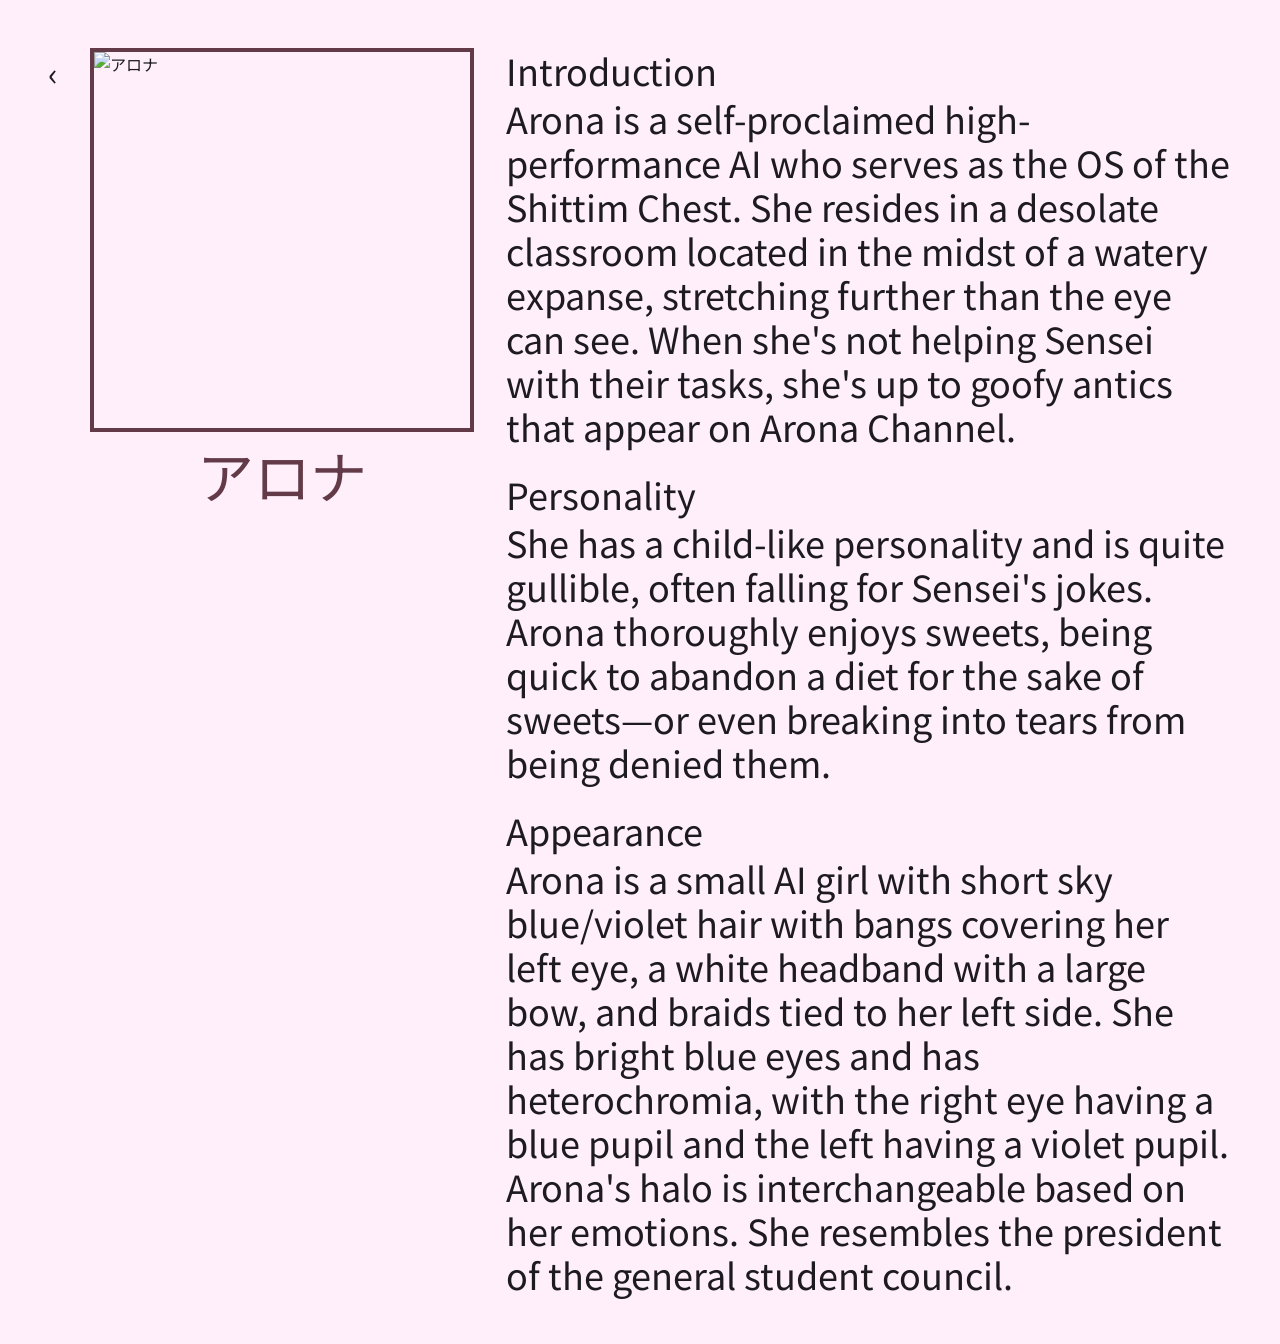
==== character/arona/index.html @ 2678926f "feat:character-pages" ====
<!DOCTYPE html>
<html lang="en">
<head>
  <meta charset="UTF-8" />
  <meta name="viewport" content="width=device-width, initial-scale=1.0" />
  <title>アロナ</title>
  <link rel="stylesheet" href="../../style.css" />
</head>
<body>
  <main class="detail-page">

    <a href="../../" class="back-nav" aria-label="Back to gallery">&#8249;</a>

    <div class="detail-header">
      <div class="detail-picture">
        <img src="../../assets/images/arona.jpg" alt="アロナ" />
      </div>
      <p class="detail-name">アロナ</p>
    </div>

    <div class="detail-content">

      <div class="detail-section">
        <h2>Introduction</h2>
        <p>Arona is a self-proclaimed high-performance AI who serves as the OS of the Shittim Chest. She resides in a desolate classroom located in the midst of a watery expanse, stretching further than the eye can see. When she's not helping Sensei with their tasks, she's up to goofy antics that appear on Arona Channel.</p>
      </div>

      <div class="detail-section">
        <h2>Personality</h2>
        <p>She has a child-like personality and is quite gullible, often falling for Sensei's jokes. Arona thoroughly enjoys sweets, being quick to abandon a diet for the sake of sweets—or even breaking into tears from being denied them.</p>
      </div>

      <div class="detail-section">
        <h2>Appearance</h2>
        <p>Arona is a small AI girl with short sky blue/violet hair with bangs covering her left eye, a white headband with a large bow, and braids tied to her left side. She has bright blue eyes and has heterochromia, with the right eye having a blue pupil and the left having a violet pupil. Arona's halo is interchangeable based on her emotions. She resembles the president of the general student council.</p>
      </div>

    </div>
  </main>
</body>
</html>
---- style.css ----
@import url('https://fonts.googleapis.com/css2?family=Noto+Sans+JP:wght@400;500;700&display=swap');

:root {
  --color-bg:         #ffeffa;
  --color-accent:     #633b48;
  --color-text:       #1d1b20;
  --color-text-light: #000000;

  --page-padding:     48px;
  --card-size:        384px;
  --card-border:      4px solid var(--color-accent);
  --grid-gap:         64px;

  --font-family:      'Noto Sans JP', sans-serif;

  --fs-display:       57px;
  --lh-display:       64px;
  --ls-display:       -0.25px;

  --fs-section:       36px;
  --lh-section:       44px;

  --fs-body:          16px;
  --lh-body:          24px;
  --ls-body:          0.5px;
}

*, *::before, *::after {
  box-sizing: border-box;
  margin: 0;
  padding: 0;
}

html, body {
  height: 100%;
}

body {
  background-color: var(--color-bg);
  font-family: var(--font-family);
  color: var(--color-text);
}

a {
  text-decoration: none;
  color: inherit;
}

img {
  display: block;
}

.gallery-page {
  display: flex;
  flex-direction: column;
  gap: 32px;
  padding: var(--page-padding);
}

.gallery-title {
  font-size: var(--fs-display);
  line-height: var(--lh-display);
  letter-spacing: var(--ls-display);
  color: var(--color-accent);
  font-weight: 400;
  text-align: center;
}

.gallery-grid {
  display: flex;
  flex-wrap: wrap;
  gap: var(--grid-gap);
  justify-content: center;
  padding: 8px;
}

.card {
  display: flex;
  flex-direction: column;
  align-items: center;
  gap: 10px;
  cursor: pointer;
  transition: opacity 0.2s ease;
}

.card:hover {
  opacity: 0.85;
}

.card-picture {
  width: var(--card-size);
  height: var(--card-size);
  border: var(--card-border);
  overflow: hidden;
  position: relative;
  flex-shrink: 0;
}

.card-picture img {
  width: 100%;
  height: 100%;
  object-fit: cover;
  object-position: center top;
}

.card-name {
  font-size: var(--fs-body);
  line-height: var(--lh-body);
  letter-spacing: var(--ls-body);
  color: var(--color-text-light);
  text-align: center;
  font-weight: 400;
}

.detail-page {
  display: flex;
  gap: 32px;
  padding: var(--page-padding);
  min-height: 100vh;
}

.back-nav {
  display: flex;
  align-items: flex-start;
  flex-shrink: 0;
  font-size: 32px;
  color: var(--color-text);
  line-height: 1;
  padding-top: 8px;
  transition: opacity 0.2s ease;
}

.back-nav:hover {
  opacity: 0.65;
}

.detail-header {
  display: flex;
  flex-direction: column;
  align-items: center;
  gap: 10px;
  flex-shrink: 0;
}

.detail-picture {
  width: var(--card-size);
  height: var(--card-size);
  border: var(--card-border);
  overflow: hidden;
  position: relative;
}

.detail-picture img {
  width: 100%;
  height: 100%;
  object-fit: cover;
  object-position: center top;
}

.detail-name {
  font-size: var(--fs-display);
  line-height: var(--lh-display);
  letter-spacing: var(--ls-display);
  color: var(--color-accent);
  font-weight: 400;
  text-align: center;
  white-space: nowrap;
}

.detail-content {
  flex: 1;
  display: flex;
  flex-direction: column;
  justify-content: center;
  gap: 24px;
}

.detail-section h2 {
  font-size: var(--fs-section);
  line-height: var(--lh-section);
  font-weight: 400;
  color: var(--color-text);
  margin-bottom: 4px;
}

.detail-section p {
  font-size: var(--fs-section);
  line-height: var(--lh-section);
  font-weight: 400;
  color: var(--color-text);
}
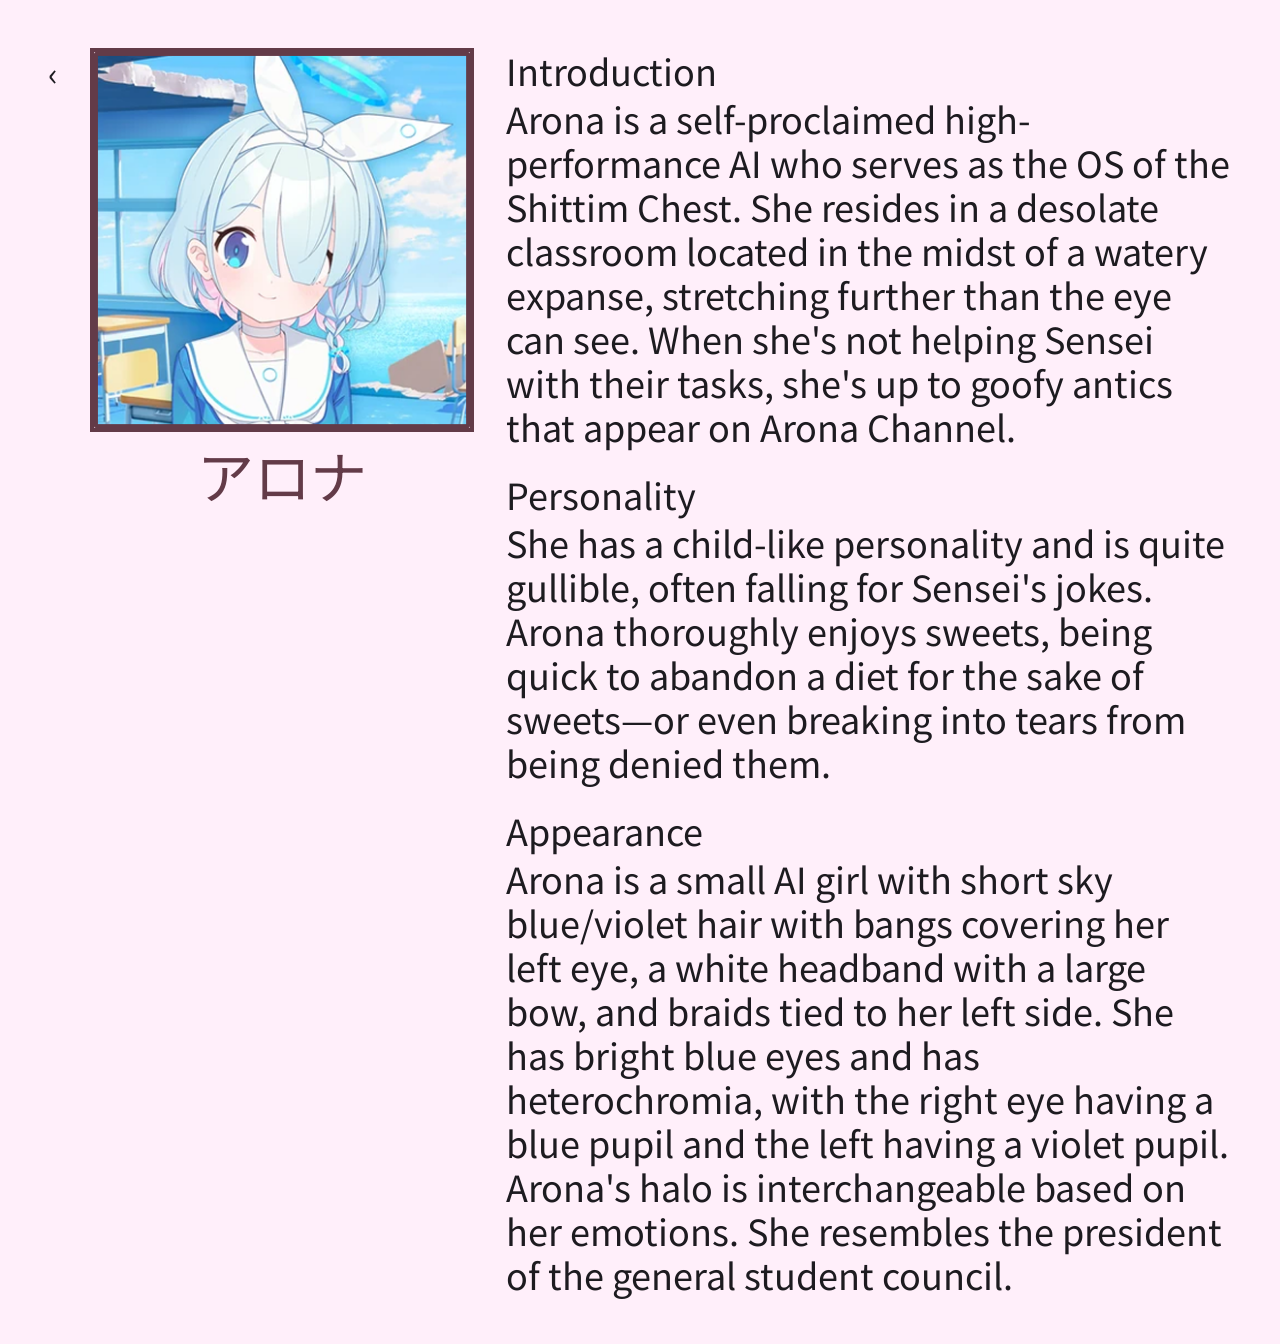
==== commit b02b7898: "feat: change from jpg to png" ====
--- a/character/arona/index.html
+++ b/character/arona/index.html
@@ -13,7 +13,7 @@
 
     <div class="detail-header">
       <div class="detail-picture">
-        <img src="../../assets/images/arona.jpg" alt="アロナ" />
+        <img src="../../assets/images/arona.png" alt="アロナ" />
       </div>
       <p class="detail-name">アロナ</p>
     </div>
